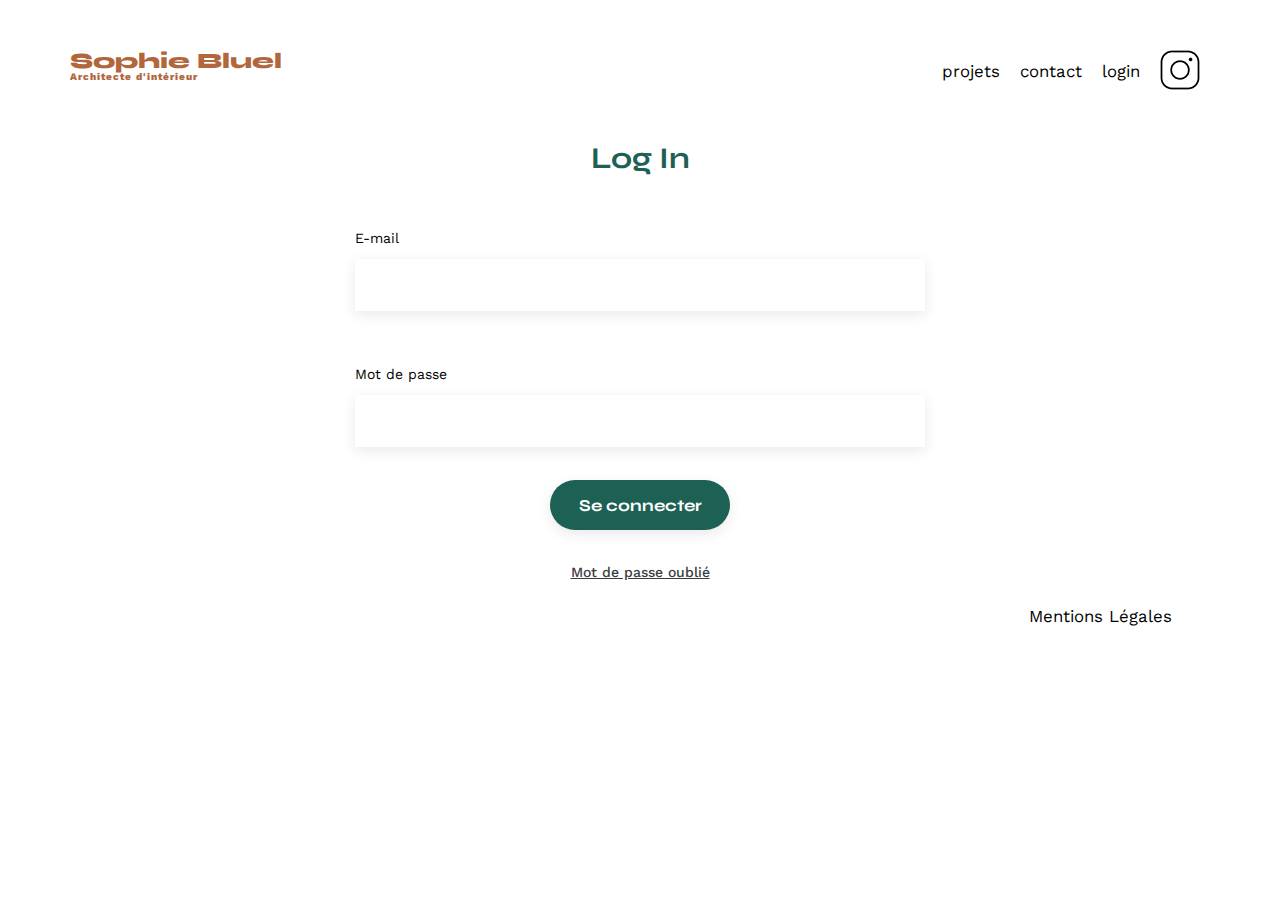
==== FrontEnd/login.html @ f04e5901 "page login" ====
<!DOCTYPE html>
<html lang="fr">
<head>
	<meta charset="UTF-8">
	<title>Sophie Bluel - Architecte d'intérieur</title>
	<meta name="viewport" content="width=device-width, initial-scale=1.0">
	<link rel="preconnect" href="https://fonts.googleapis.com">
	<link rel="preconnect" href="https://fonts.gstatic.com" crossorigin>
	<link href="https://fonts.googleapis.com/css2?family=Syne:wght@700;800&family=Work+Sans&display=swap" rel="stylesheet">
	<meta name="description" content="">
	<link rel="stylesheet" href="./assets/style.css">
</head>
<body>
<header>
	<h1>Sophie Bluel <span>Architecte d'intérieur</span></h1>
	<nav>
		<ul>
			<li><a href="index.html">projets</a></li>
			<li>contact</li>
			<li><a href="login.html">login</a></li>
			<li><img src="./assets/icons/instagram.png" alt="Instagram"></li>
		</ul>
	</nav>
</header>

<main>
    <div id="contact"> 
        <h2>Log In</h2>
        <form action="" >
            <label for="email">E-mail</label>
            <input type="text" name="email" id="email"><br><br>
            <label for="pass">Mot de passe</label>
            <input type="password" name="pass" id="pass">
            <input type="submit" value="Se connecter">
            <p>Mot de passe oublié</p>
        </form>
    </div>
</main>
<footer>
    <nav>
		<ul>
			<li>Mentions Légales</li>
		</ul>
	</nav>
</footer>
<script src="script.js"></script>

</body>
</html>
---- FrontEnd/assets/style.css ----
/* http://meyerweb.com/eric/tools/css/reset/
   v2.0 | 20110126
   License: none (public domain)
*/

html, body, div, span, applet, object, iframe,
h1, h2, h3, h4, h5, h6, p, blockquote, pre,
a, abbr, acronym, address, big, cite, code,
del, dfn, em, img, ins, kbd, q, s, samp,
small, strike, strong, sub, sup, tt, var,
b, u, i, center,
dl, dt, dd, ol, ul, li,
fieldset, form, label, legend,
table, caption, tbody, tfoot, thead, tr, th, td,
article, aside, canvas, details, embed,
figure, figcaption, footer, header, hgroup,
menu, nav, output, ruby, section, summary,
time, mark, audio, video {
	margin: 0;
	padding: 0;
	border: 0;
	font-size: 100%;
	font: inherit;
	vertical-align: baseline;
}
/* HTML5 display-role reset for older browsers */
article, aside, details, figcaption, figure,
footer, header, hgroup, menu, nav, section {
	display: block;
}
body {
	line-height: 1;
}
ol, ul {
	list-style: none;
}
a{
	text-decoration: none;
	color: black;
}

blockquote, q {
	quotes: none;
}
blockquote:before, blockquote:after,
q:before, q:after {
	content: '';
	content: none;
}
table {
	border-collapse: collapse;
	border-spacing: 0;
}
/** end reset css**/
body {
	max-width: 1140px;
	margin:auto;
	font-family: 'Work Sans' ;
	font-size: 14px;
}
header {
	display: flex;
	justify-content: space-between;
	margin: 50px 0
}
section {
	margin: 50px 0
}

h1{
	display: flex;
	flex-direction: column;
	font-family: 'Syne';
	font-size: 22px;
	font-weight: 800;
	color: #B1663C
}

h1 > span {
	font-family: 'Work Sans';
	font-size:10px;
	letter-spacing: 0.1em;
;
}

h2{
	font-family: 'Syne';
	font-weight: 700;
	font-size: 30px;
	color: #1D6154
}
nav ul {
	display: flex;
	align-items: center;
	list-style-type: none;

}
nav li {
	padding: 0 10px;
	font-size: 1.2em;
}

li:hover {
	color: #B1663C;
}
#introduction {
	display: flex;
	align-items: center;
}
#introduction figure {
	flex: 1
}
#introduction img {
	display: block;
	margin: auto;
	width: 80%;
}

#introduction article {
	flex: 1
}
#introduction h2 {
	margin-bottom: 1em;
}

#introduction p {
	margin-bottom: 0.5em;
}
#portfolio h2 {
	text-align: center;
	margin-bottom: 1em;
}
.gallery {
	width: 100%;
	display: grid;
	grid-template-columns: 1fr 1fr 1fr;
	grid-column-gap: 20px;
	grid-row-gap: 20px;
}

.gallery img {
	width: 100%;

}
#contact {
	width: 50%;
	margin: auto;
}
#contact > * {
	text-align: center;

}
#contact h2{
	margin-bottom: 20px;
}
#contact form {
	text-align: left;
	margin-top:30px;
	display: flex;
	flex-direction: column;
}

#contact input {
	height: 50px;
	font-size: 1.2em;
	border: none;
	box-shadow: 0px 4px 14px rgba(0, 0, 0, 0.09);
}
#contact label {
	margin: 2em 0 1em 0;
}
#contact textarea {
	border: none;
	box-shadow: 0px 4px 14px rgba(0, 0, 0, 0.09);
}
#contact p{
	color: #3D3D3D;
	font-family: Work Sans;
	font-size: 14px;
	font-style: normal;
	font-weight: 500;
	line-height: normal;
	text-decoration-line: underline;
	text-align: center;
}

input[type="submit"]{
	font-family: 'Syne';
	font-weight: 700;
	color: white;
	background-color: #1D6154;
	margin : 2em auto ;
	width: 180px;
	text-align: center;
	border-radius: 60px ;
}

footer nav ul {
	display: flex;
	justify-content: flex-end;
	margin: 2em;
}
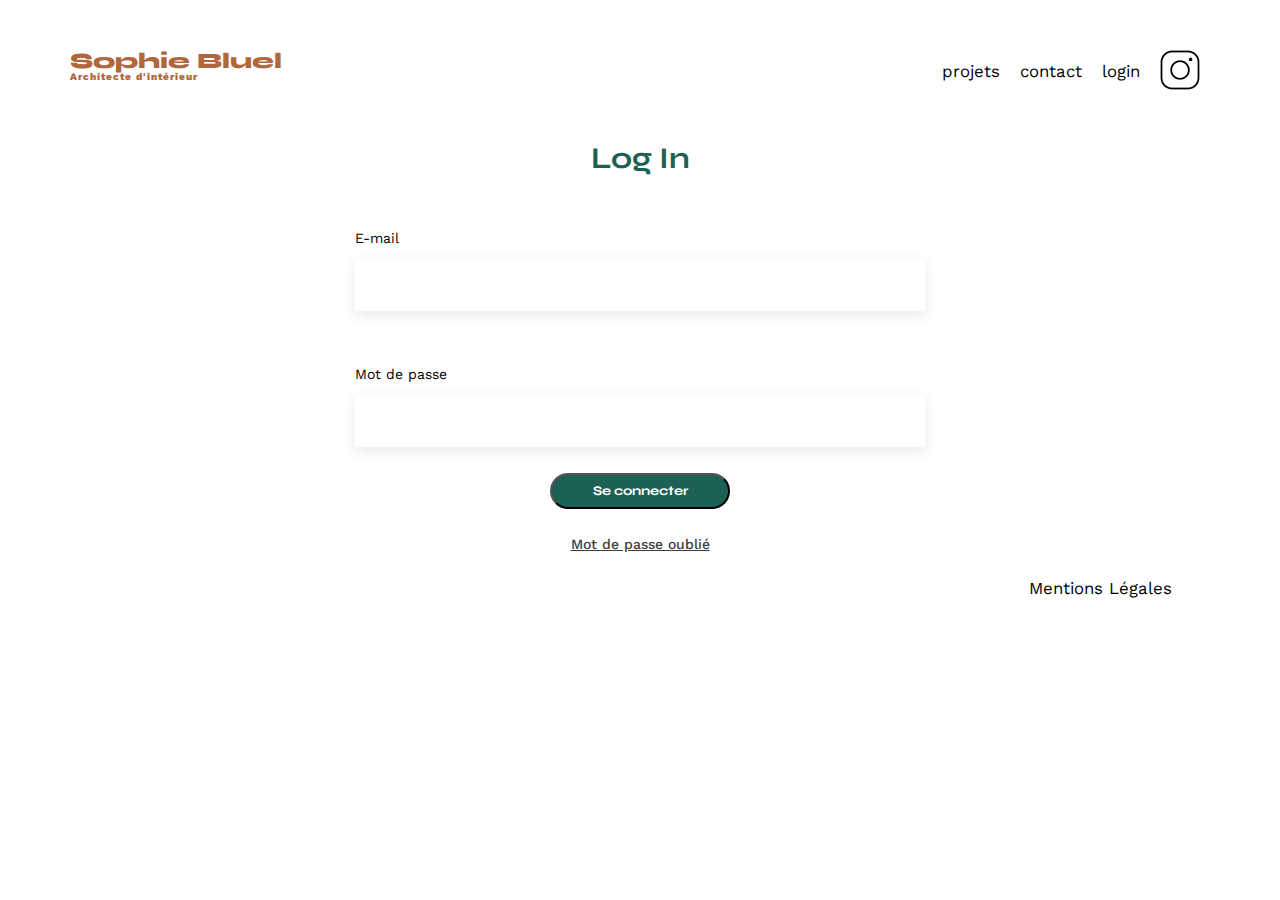
==== commit 240f233d: "login formulaire" ====
--- a/FrontEnd/login.html
+++ b/FrontEnd/login.html
@@ -9,6 +9,7 @@
 	<link href="https://fonts.googleapis.com/css2?family=Syne:wght@700;800&family=Work+Sans&display=swap" rel="stylesheet">
 	<meta name="description" content="">
 	<link rel="stylesheet" href="./assets/style.css">
+	
 </head>
 <body>
 <header>
@@ -26,12 +27,13 @@
 <main>
     <div id="contact"> 
         <h2>Log In</h2>
-        <form action="" >
+        <form id="loginForm" class="loginForm">
             <label for="email">E-mail</label>
             <input type="text" name="email" id="email"><br><br>
-            <label for="pass">Mot de passe</label>
-            <input type="password" name="pass" id="pass">
-            <input type="submit" value="Se connecter">
+            <label for="password">Mot de passe</label>
+            <input type="password" name="password" id="password">
+			
+            <button type="button" class="button" id="submit">Se connecter</button>
             <p>Mot de passe oublié</p>
         </form>
     </div>
@@ -43,7 +45,7 @@
 		</ul>
 	</nav>
 </footer>
-<script src="script.js"></script>
+<script src="login.js"></script>
 
 </body>
 </html>--- a/FrontEnd/assets/style.css
+++ b/FrontEnd/assets/style.css
@@ -200,3 +200,38 @@
 	justify-content: flex-end;
 	margin: 2em;
 }
+
+/*buttons de filtres*/
+.filtres{
+	color: #1D6154;
+	text-align: center;
+	font-family: Syne;
+	font-size: 16px;
+	font-style: normal;
+	font-weight: 700;
+	line-height: normal;
+	display: flex;
+	gap: 10px;
+	justify-content: center;
+	padding-bottom: 25px;
+}
+.filtres button{
+	border-radius: 60px;
+	border: 1px solid #1D6154;
+	width: 100px;
+	height: 37px;
+	background: #FFFEF8;
+
+}
+
+.button{
+	font-family: 'Syne';
+	font-weight: 700;
+	color: white;
+	background-color: #1D6154;
+	margin : 2em auto ;
+	width: 180px;
+	height: 36px;
+	text-align: center;
+	border-radius: 60px ;
+}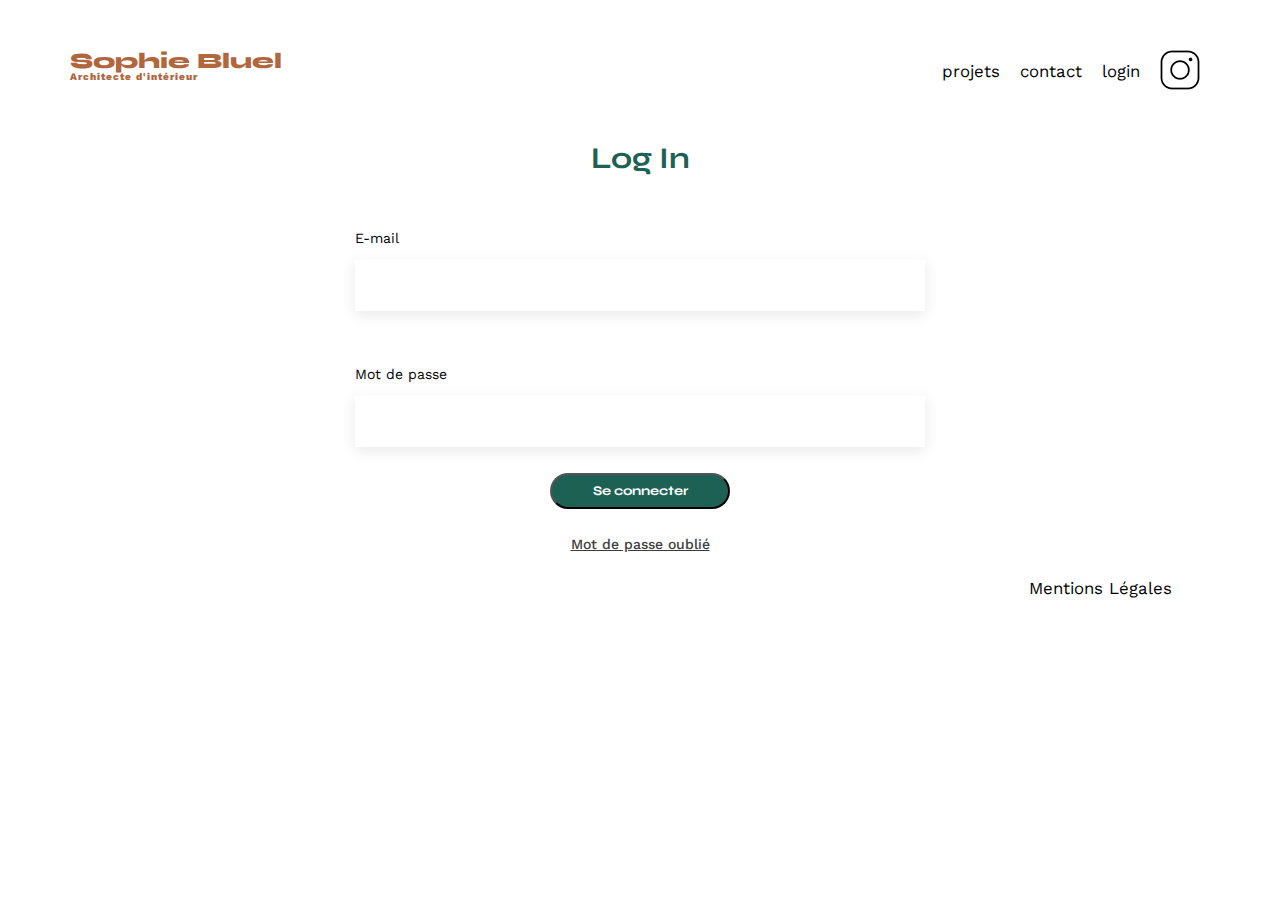
==== commit 44d08de0: "messages d'erreurs sur login" ====
--- a/FrontEnd/login.html
+++ b/FrontEnd/login.html
@@ -28,6 +28,7 @@
     <div id="contact"> 
         <h2>Log In</h2>
         <form id="loginForm" class="loginForm">
+			<div class="error"></div>
             <label for="email">E-mail</label>
             <input type="text" name="email" id="email"><br><br>
             <label for="password">Mot de passe</label>
@@ -35,6 +36,7 @@
 			
             <button type="button" class="button" id="submit">Se connecter</button>
             <p>Mot de passe oublié</p>
+		
         </form>
     </div>
 </main>
--- a/FrontEnd/assets/style.css
+++ b/FrontEnd/assets/style.css
@@ -220,11 +220,11 @@
 	border: 1px solid #1D6154;
 	width: 100px;
 	height: 37px;
-	background: #FFFEF8;
-
-}
-
-.button{
+	
+
+}
+
+.button{   /*button Se connecter*/
 	font-family: 'Syne';
 	font-weight: 700;
 	color: white;
@@ -234,4 +234,4 @@
 	height: 36px;
 	text-align: center;
 	border-radius: 60px ;
-}+}
